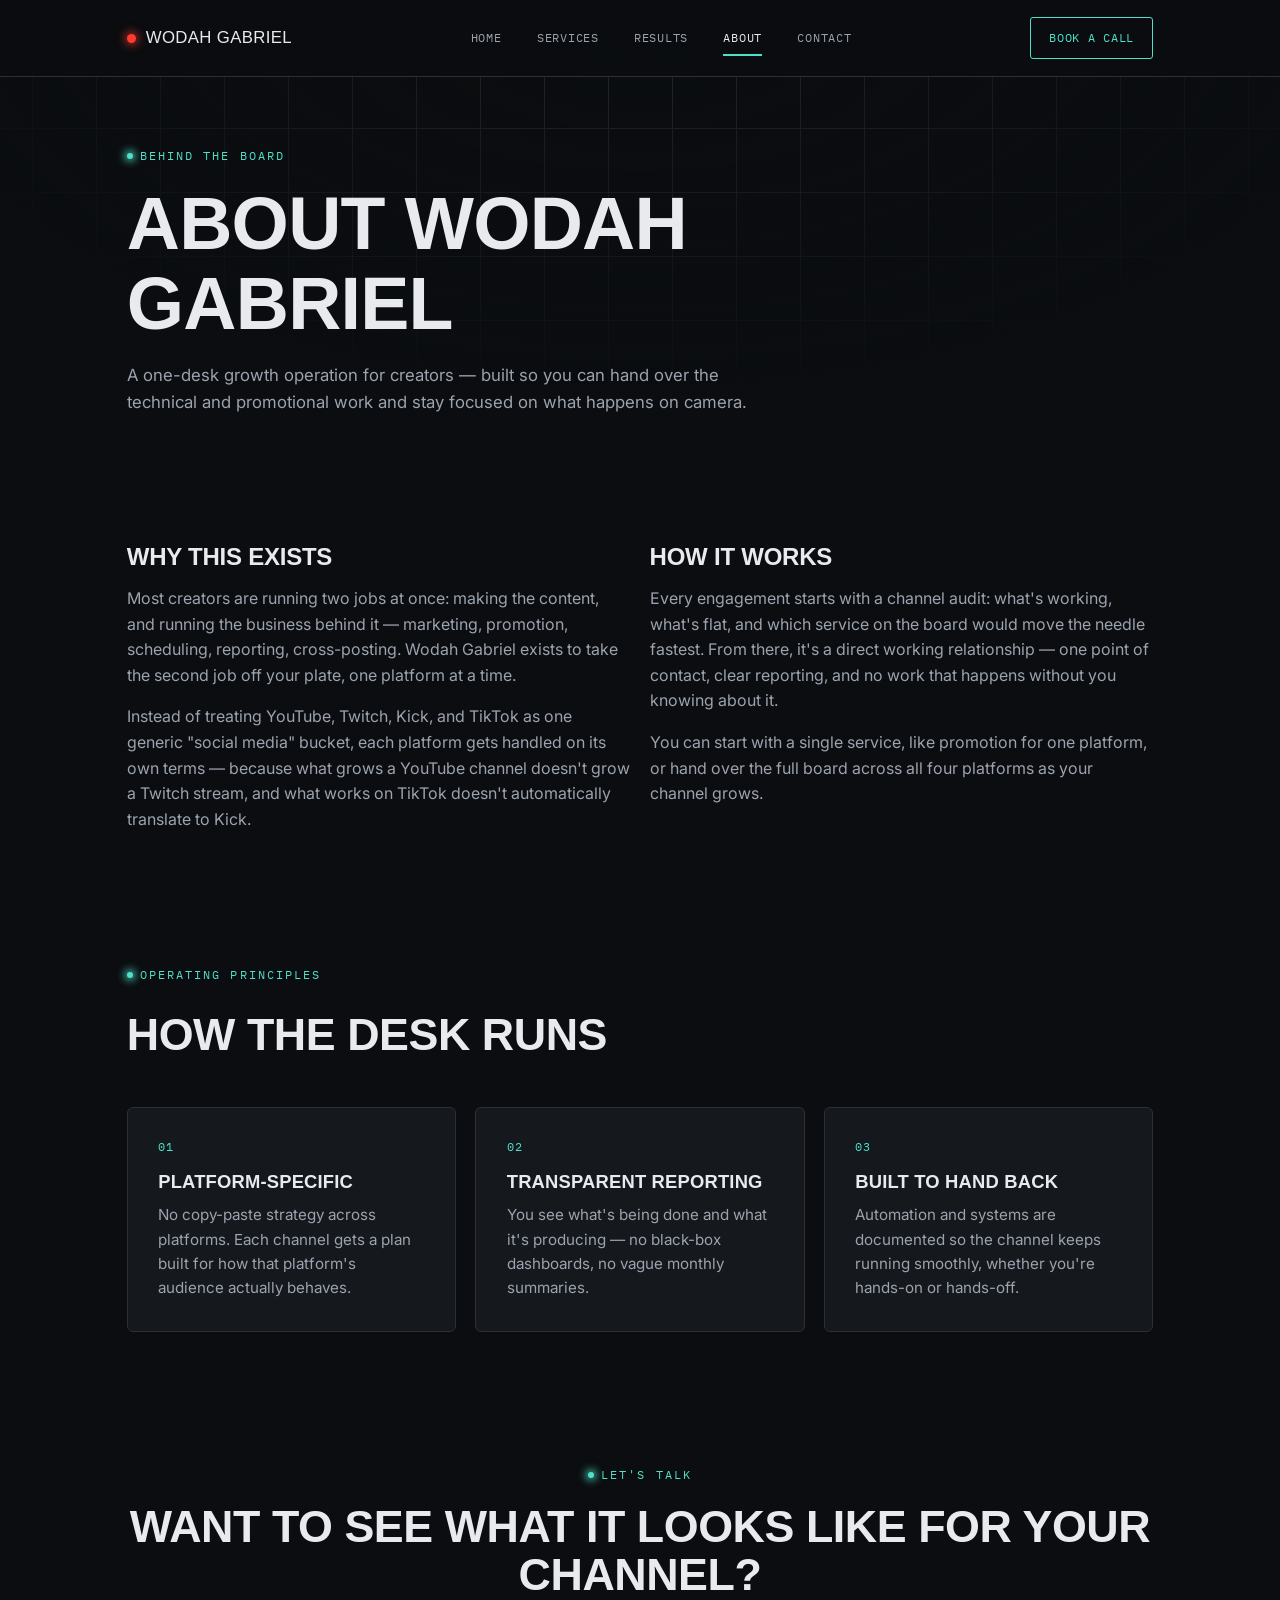
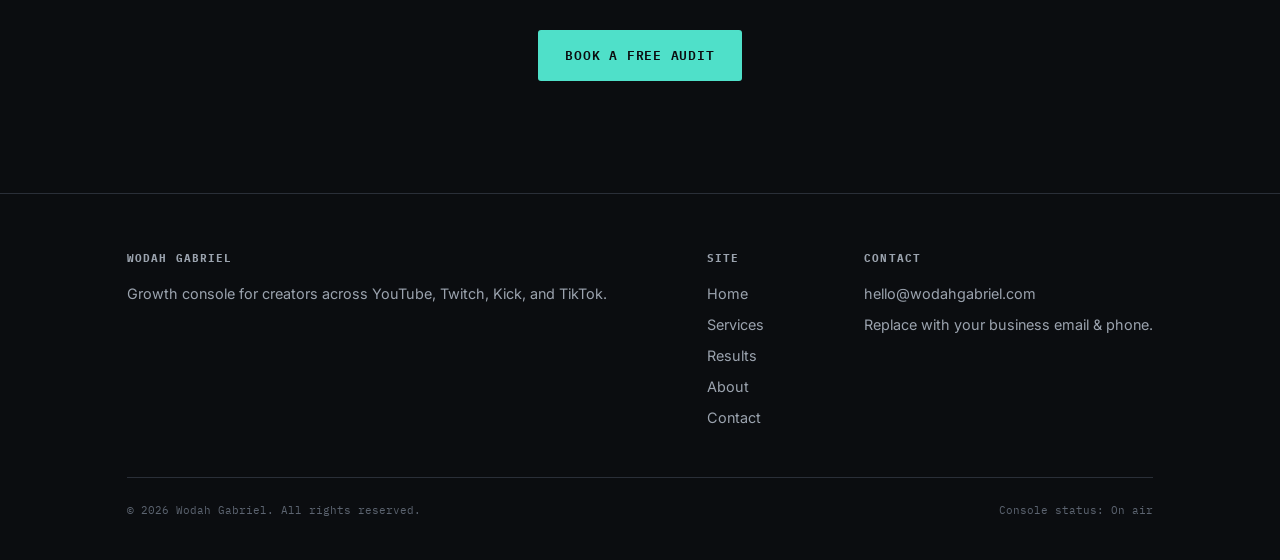
==== about.html @ 5345bb1d "Add files via upload" ====
<!DOCTYPE html>
<html lang="en">
<head>
<meta charset="UTF-8">
<meta name="viewport" content="width=device-width, initial-scale=1.0">
<title>About — Wodah Gabriel</title>
<meta name="description" content="Wodah Gabriel builds and runs the growth console for creators. Here's the story and the approach.">
<link rel="stylesheet" href="style.css">
</head>
<body>

<header class="site">
  <div class="nav">
    <a href="index.html" class="brand"><span class="dot"></span> Wodah Gabriel</a>
    <nav class="links">
      <a href="index.html">Home</a>
      <a href="services.html">Services</a>
      <a href="results.html">Results</a>
      <a href="about.html" class="active">About</a>
      <a href="contact.html">Contact</a>
    </nav>
    <a href="contact.html" class="nav-cta">Book a call</a>
  </div>
</header>

<section class="tight">
  <div class="wrap">
    <span class="eyebrow">Behind the board</span>
    <h1 style="margin-top:1.1rem; max-width:18ch;">About Wodah Gabriel</h1>
    <p class="lede" style="margin-top:1.2rem; font-size:1.05rem;">A one-desk growth operation for creators — built so you can hand over the technical and promotional work and stay focused on what happens on camera.</p>
  </div>
</section>

<section class="tight">
  <div class="wrap">
    <div class="panel-grid grid-2" style="align-items:start;">
      <div>
        <h2 style="font-size:1.5rem;">Why this exists</h2>
        <p style="color:var(--text-mid); margin-top:1rem;">Most creators are running two jobs at once: making the content, and running the business behind it — marketing, promotion, scheduling, reporting, cross-posting. Wodah Gabriel exists to take the second job off your plate, one platform at a time.</p>
        <p style="color:var(--text-mid); margin-top:1rem;">Instead of treating YouTube, Twitch, Kick, and TikTok as one generic "social media" bucket, each platform gets handled on its own terms — because what grows a YouTube channel doesn't grow a Twitch stream, and what works on TikTok doesn't automatically translate to Kick.</p>
      </div>
      <div>
        <h2 style="font-size:1.5rem;">How it works</h2>
        <p style="color:var(--text-mid); margin-top:1rem;">Every engagement starts with a channel audit: what's working, what's flat, and which service on the board would move the needle fastest. From there, it's a direct working relationship — one point of contact, clear reporting, and no work that happens without you knowing about it.</p>
        <p style="color:var(--text-mid); margin-top:1rem;">You can start with a single service, like promotion for one platform, or hand over the full board across all four platforms as your channel grows.</p>
      </div>
    </div>
  </div>
</section>

<section class="tight">
  <div class="wrap">
    <div class="section-head">
      <span class="eyebrow">Operating principles</span>
      <h2>How the desk runs</h2>
    </div>
    <div class="panel-grid grid-3">
      <div class="card">
        <span class="ch">01</span>
        <h3>Platform-specific</h3>
        <p>No copy-paste strategy across platforms. Each channel gets a plan built for how that platform's audience actually behaves.</p>
      </div>
      <div class="card">
        <span class="ch">02</span>
        <h3>Transparent reporting</h3>
        <p>You see what's being done and what it's producing — no black-box dashboards, no vague monthly summaries.</p>
      </div>
      <div class="card">
        <span class="ch">03</span>
        <h3>Built to hand back</h3>
        <p>Automation and systems are documented so the channel keeps running smoothly, whether you're hands-on or hands-off.</p>
      </div>
    </div>
  </div>
</section>

<section class="tight">
  <div class="wrap" style="text-align:center;">
    <span class="eyebrow" style="justify-content:center;">Let's talk</span>
    <h2 style="margin-top:1rem;">Want to see what it looks like for your channel?</h2>
    <div style="margin-top:2rem;">
      <a href="contact.html" class="btn btn-primary">Book a free audit</a>
    </div>
  </div>
</section>

<footer class="site">
  <div class="wrap">
    <div class="footer-grid">
      <div class="footer-col">
        <h4>Wodah Gabriel</h4>
        <p>Growth console for creators across YouTube, Twitch, Kick, and TikTok.</p>
      </div>
      <div class="footer-col">
        <h4>Site</h4>
        <a href="index.html">Home</a>
        <a href="services.html">Services</a>
        <a href="results.html">Results</a>
        <a href="about.html">About</a>
        <a href="contact.html">Contact</a>
      </div>
      <div class="footer-col">
        <h4>Contact</h4>
        <a href="mailto:hello@wodahgabriel.com">hello@wodahgabriel.com</a>
        <p>Replace with your business email &amp; phone.</p>
      </div>
    </div>
    <div class="footer-bottom">
      <span>© 2026 Wodah Gabriel. All rights reserved.</span>
      <span>Console status: On air</span>
    </div>
  </div>
</footer>

</body>
</html>
---- style.css ----
/* ============================================================
   WODAH GABRIEL — Broadcast Console Design System
   ============================================================ */

@import url('https://fonts.googleapis.com/css2?family=Archivo+Expanded:wght@600;700;800&family=Inter:wght@400;500;600;700&family=IBM+Plex+Mono:wght@400;500;600&display=swap');

:root {
  /* Color tokens */
  --void: #0B0D10;
  --panel: #15181D;
  --panel-raised: #1B1F26;
  --hairline: #2A2F38;
  --signal-red: #FF3B30;
  --console-cyan: #4FE0C9;
  --fader-amber: #F5A623;
  --text-hi: #E8EAED;
  --text-mid: #9BA3AE;
  --text-low: #5C6470;

  /* Type */
  --display: 'Archivo Expanded', sans-serif;
  --body: 'Inter', sans-serif;
  --mono: 'IBM Plex Mono', monospace;

  /* Layout */
  --max-w: 1180px;
  --edge: 6vw;
}

* { box-sizing: border-box; margin: 0; padding: 0; }

html { scroll-behavior: smooth; }

body {
  background: var(--void);
  color: var(--text-hi);
  font-family: var(--body);
  line-height: 1.6;
  -webkit-font-smoothing: antialiased;
  background-image:
    linear-gradient(var(--hairline) 1px, transparent 1px),
    linear-gradient(90deg, var(--hairline) 1px, transparent 1px);
  background-size: 64px 64px;
  background-position: center top;
  background-attachment: fixed;
  background-color: var(--void);
}

/* subtle grid fade so it doesn't overwhelm content */
body::before {
  content: "";
  position: fixed;
  inset: 0;
  background: radial-gradient(ellipse 80% 60% at 50% 0%, rgba(11,13,16,0.2), var(--void) 75%);
  pointer-events: none;
  z-index: 0;
}

a { color: inherit; text-decoration: none; }
img { max-width: 100%; display: block; }
ul { list-style: none; }

.wrap { max-width: var(--max-w); margin: 0 auto; padding: 0 var(--edge); position: relative; z-index: 1; }

h1, h2, h3 {
  font-family: var(--display);
  font-weight: 700;
  letter-spacing: -0.01em;
  line-height: 1.08;
  text-transform: uppercase;
}

h1 { font-size: clamp(2.4rem, 6vw, 4.6rem); }
h2 { font-size: clamp(1.8rem, 4vw, 2.8rem); }
h3 { font-size: 1.15rem; letter-spacing: 0.01em; }

.eyebrow {
  font-family: var(--mono);
  font-size: 0.72rem;
  letter-spacing: 0.18em;
  text-transform: uppercase;
  color: var(--console-cyan);
  display: inline-flex;
  align-items: center;
  gap: 0.6em;
}
.eyebrow::before {
  content: "";
  width: 6px; height: 6px;
  border-radius: 50%;
  background: var(--console-cyan);
  box-shadow: 0 0 8px 2px var(--console-cyan);
}

p.lede { color: var(--text-mid); font-size: 1.05rem; max-width: 60ch; }

/* ---------- Header / Nav ---------- */
header.site {
  position: sticky; top: 0; z-index: 50;
  background: rgba(11,13,16,0.85);
  backdrop-filter: blur(10px);
  border-bottom: 1px solid var(--hairline);
}
.nav {
  max-width: var(--max-w); margin: 0 auto; padding: 0 var(--edge);
  display: flex; align-items: center; justify-content: space-between;
  height: 76px;
}
.brand { display: flex; align-items: center; gap: 10px; font-family: var(--display); font-size: 1.05rem; letter-spacing: 0.02em; text-transform: uppercase; }
.brand .dot { width: 9px; height: 9px; border-radius: 50%; background: var(--signal-red); box-shadow: 0 0 10px 2px rgba(255,59,48,0.7); animation: pulse 2s ease-in-out infinite; }
@keyframes pulse { 0%,100%{opacity:1} 50%{opacity:0.35} }

nav.links { display: flex; gap: 2.2rem; font-family: var(--mono); font-size: 0.78rem; letter-spacing: 0.06em; text-transform: uppercase; }
nav.links a { color: var(--text-mid); position: relative; padding: 6px 0; transition: color .2s; }
nav.links a:hover, nav.links a.active { color: var(--text-hi); }
nav.links a.active::after {
  content: ""; position: absolute; left: 0; right: 0; bottom: -2px; height: 2px; background: var(--console-cyan);
}

.nav-cta {
  font-family: var(--mono); font-size: 0.75rem; letter-spacing: 0.06em; text-transform: uppercase;
  border: 1px solid var(--console-cyan); color: var(--console-cyan);
  padding: 10px 18px; border-radius: 3px; transition: all .2s;
}
.nav-cta:hover { background: var(--console-cyan); color: var(--void); }

.menu-toggle { display: none; }

/* ---------- Buttons ---------- */
.btn {
  display: inline-flex; align-items: center; gap: 10px;
  font-family: var(--mono); font-size: 0.8rem; letter-spacing: 0.06em; text-transform: uppercase;
  padding: 14px 26px; border-radius: 3px; border: 1px solid transparent; cursor: pointer;
  transition: transform .15s ease, box-shadow .15s ease;
}
.btn-primary { background: var(--console-cyan); color: var(--void); font-weight: 600; }
.btn-primary:hover { transform: translateY(-2px); box-shadow: 0 8px 24px rgba(79,224,201,0.25); }
.btn-ghost { border-color: var(--hairline); color: var(--text-hi); }
.btn-ghost:hover { border-color: var(--text-mid); }

/* ---------- Sections ---------- */
section { padding: 6.5rem 0; position: relative; z-index: 1; }
section.tight { padding: 4rem 0; }
.section-head { margin-bottom: 3rem; max-width: 62ch; }
.section-head .eyebrow { margin-bottom: 1rem; }
.section-head h2 { margin-top: 0.6rem; }

hr.hairline { border: none; border-top: 1px solid var(--hairline); }

/* ---------- Channel strip meters (signature element) ---------- */
.console {
  display: flex; gap: clamp(10px, 2vw, 22px);
  align-items: flex-end;
  height: 220px;
  padding: 20px clamp(16px,3vw,28px);
  background: var(--panel);
  border: 1px solid var(--hairline);
  border-radius: 6px;
}
.channel { flex: 1; display: flex; flex-direction: column; align-items: center; justify-content: flex-end; height: 100%; gap: 10px; }
.meter {
  width: 100%; max-width: 34px; height: 140px;
  background: var(--void);
  border: 1px solid var(--hairline);
  border-radius: 3px;
  display: flex; flex-direction: column-reverse; overflow: hidden;
}
.meter .level {
  width: 100%;
  background: linear-gradient(to top, var(--console-cyan), var(--fader-amber) 85%, var(--signal-red) 100%);
  animation: rise 2.6s ease-in-out infinite alternate;
  border-radius: 2px 2px 0 0;
}
.channel:nth-child(1) .level { animation-delay: 0s; --h: 78%; }
.channel:nth-child(2) .level { animation-delay: .3s; --h: 55%; }
.channel:nth-child(3) .level { animation-delay: .6s; --h: 88%; }
.channel:nth-child(4) .level { animation-delay: .9s; --h: 62%; }
@keyframes rise { from { height: 18%; } to { height: var(--h, 70%); } }
.channel .label { font-family: var(--mono); font-size: 0.68rem; letter-spacing: 0.05em; color: var(--text-mid); text-transform: uppercase; text-align: center; }
.channel .id { font-family: var(--mono); font-size: 0.62rem; color: var(--text-low); }

@media (prefers-reduced-motion: reduce) {
  .meter .level, .brand .dot { animation: none; }
  .meter .level { height: var(--h, 70%); }
}

/* ---------- Cards / panels ---------- */
.panel-grid { display: grid; gap: 1.2rem; }
.grid-2 { grid-template-columns: repeat(2, 1fr); }
.grid-3 { grid-template-columns: repeat(3, 1fr); }

.card {
  background: var(--panel);
  border: 1px solid var(--hairline);
  border-radius: 6px;
  padding: 1.9rem;
  transition: border-color .2s, transform .2s;
}
.card:hover { border-color: var(--console-cyan); transform: translateY(-3px); }
.card .ch {
  font-family: var(--mono); font-size: 0.72rem; color: var(--console-cyan); letter-spacing: 0.08em; margin-bottom: 1rem; display: block;
}
.card h3 { margin-bottom: 0.7rem; }
.card p { color: var(--text-mid); font-size: 0.95rem; }
.card .tags { margin-top: 1rem; display: flex; gap: 0.5rem; flex-wrap: wrap; }
.tag {
  font-family: var(--mono); font-size: 0.65rem; letter-spacing: 0.04em; text-transform: uppercase;
  color: var(--text-low); border: 1px solid var(--hairline); padding: 3px 9px; border-radius: 20px;
}

/* ---------- Stat readout row ---------- */
.readout { display: flex; flex-wrap: wrap; gap: 0; border: 1px solid var(--hairline); border-radius: 6px; overflow: hidden; }
.readout .stat { flex: 1; min-width: 150px; padding: 1.6rem 1.4rem; border-right: 1px solid var(--hairline); background: var(--panel); }
.readout .stat:last-child { border-right: none; }
.readout .num { font-family: var(--display); font-size: 2.1rem; color: var(--console-cyan); }
.readout .cap { font-family: var(--mono); font-size: 0.68rem; color: var(--text-mid); letter-spacing: 0.05em; text-transform: uppercase; margin-top: 4px; }

/* ---------- Footer ---------- */
footer.site {
  border-top: 1px solid var(--hairline);
  padding: 3.5rem 0 2.5rem;
  margin-top: 3rem;
}
.footer-grid { display: flex; justify-content: space-between; flex-wrap: wrap; gap: 2rem; }
.footer-col h4 { font-family: var(--mono); font-size: 0.7rem; letter-spacing: 0.1em; text-transform: uppercase; color: var(--text-mid); margin-bottom: 0.9rem; }
.footer-col a, .footer-col p { color: var(--text-mid); font-size: 0.9rem; display: block; margin-bottom: 0.5rem; }
.footer-col a:hover { color: var(--console-cyan); }
.footer-bottom { margin-top: 2.5rem; padding-top: 1.5rem; border-top: 1px solid var(--hairline); font-family: var(--mono); font-size: 0.7rem; color: var(--text-low); display: flex; justify-content: space-between; flex-wrap: wrap; gap: 1rem; }

/* ---------- Forms ---------- */
.field { margin-bottom: 1.3rem; }
.field label { display: block; font-family: var(--mono); font-size: 0.72rem; letter-spacing: 0.06em; text-transform: uppercase; color: var(--text-mid); margin-bottom: 0.55rem; }
.field input, .field select, .field textarea {
  width: 100%; background: var(--panel); border: 1px solid var(--hairline); border-radius: 4px;
  padding: 0.85rem 1rem; color: var(--text-hi); font-family: var(--body); font-size: 0.95rem;
}
.field input:focus, .field select:focus, .field textarea:focus {
  outline: none; border-color: var(--console-cyan);
}
.field textarea { min-height: 130px; resize: vertical; }

/* Visible keyboard focus everywhere */
a:focus-visible, button:focus-visible, input:focus-visible, textarea:focus-visible, select:focus-visible {
  outline: 2px solid var(--console-cyan); outline-offset: 2px;
}

/* ---------- Responsive ---------- */
@media (max-width: 860px) {
  .grid-2, .grid-3 { grid-template-columns: 1fr; }
  nav.links { display: none; }
  .menu-toggle { display: block; }
  .console { height: auto; flex-wrap: wrap; }
  .channel { min-width: 70px; height: 180px; }
  .readout .stat { min-width: 45%; }
}
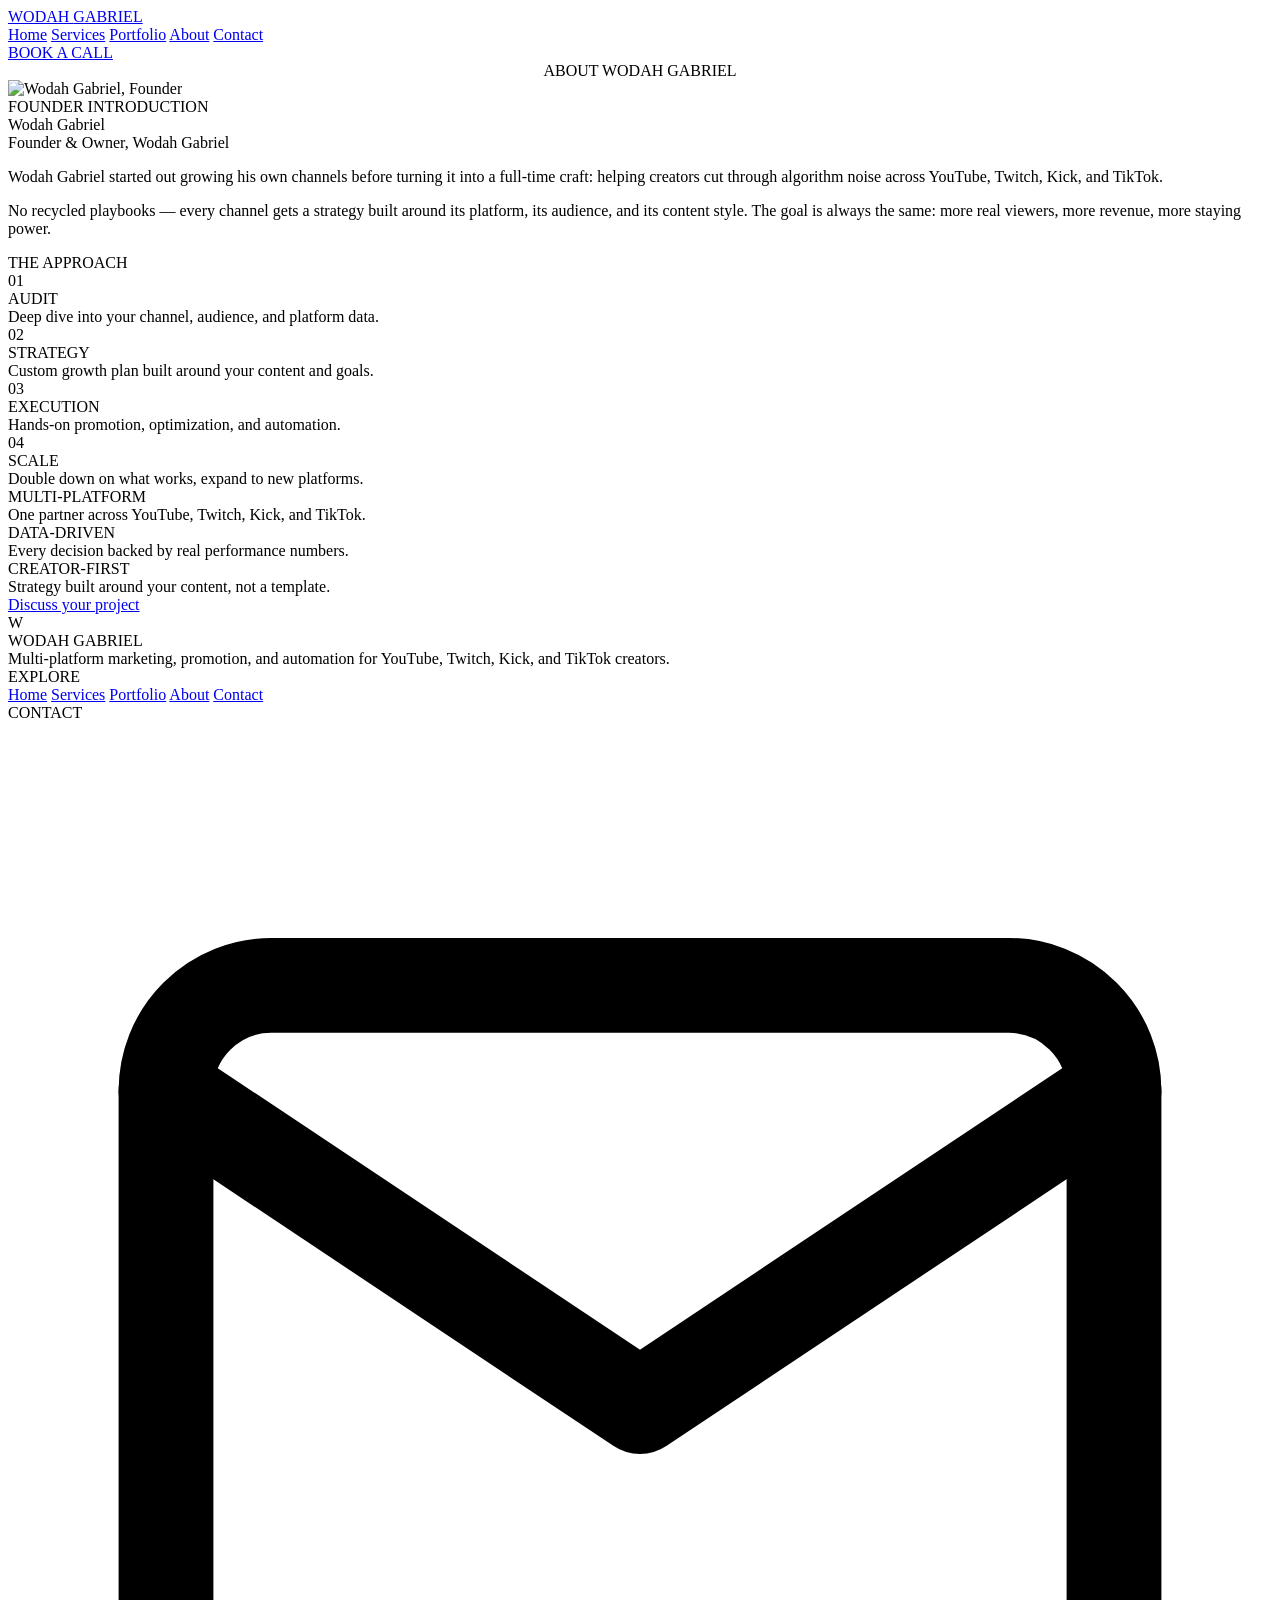
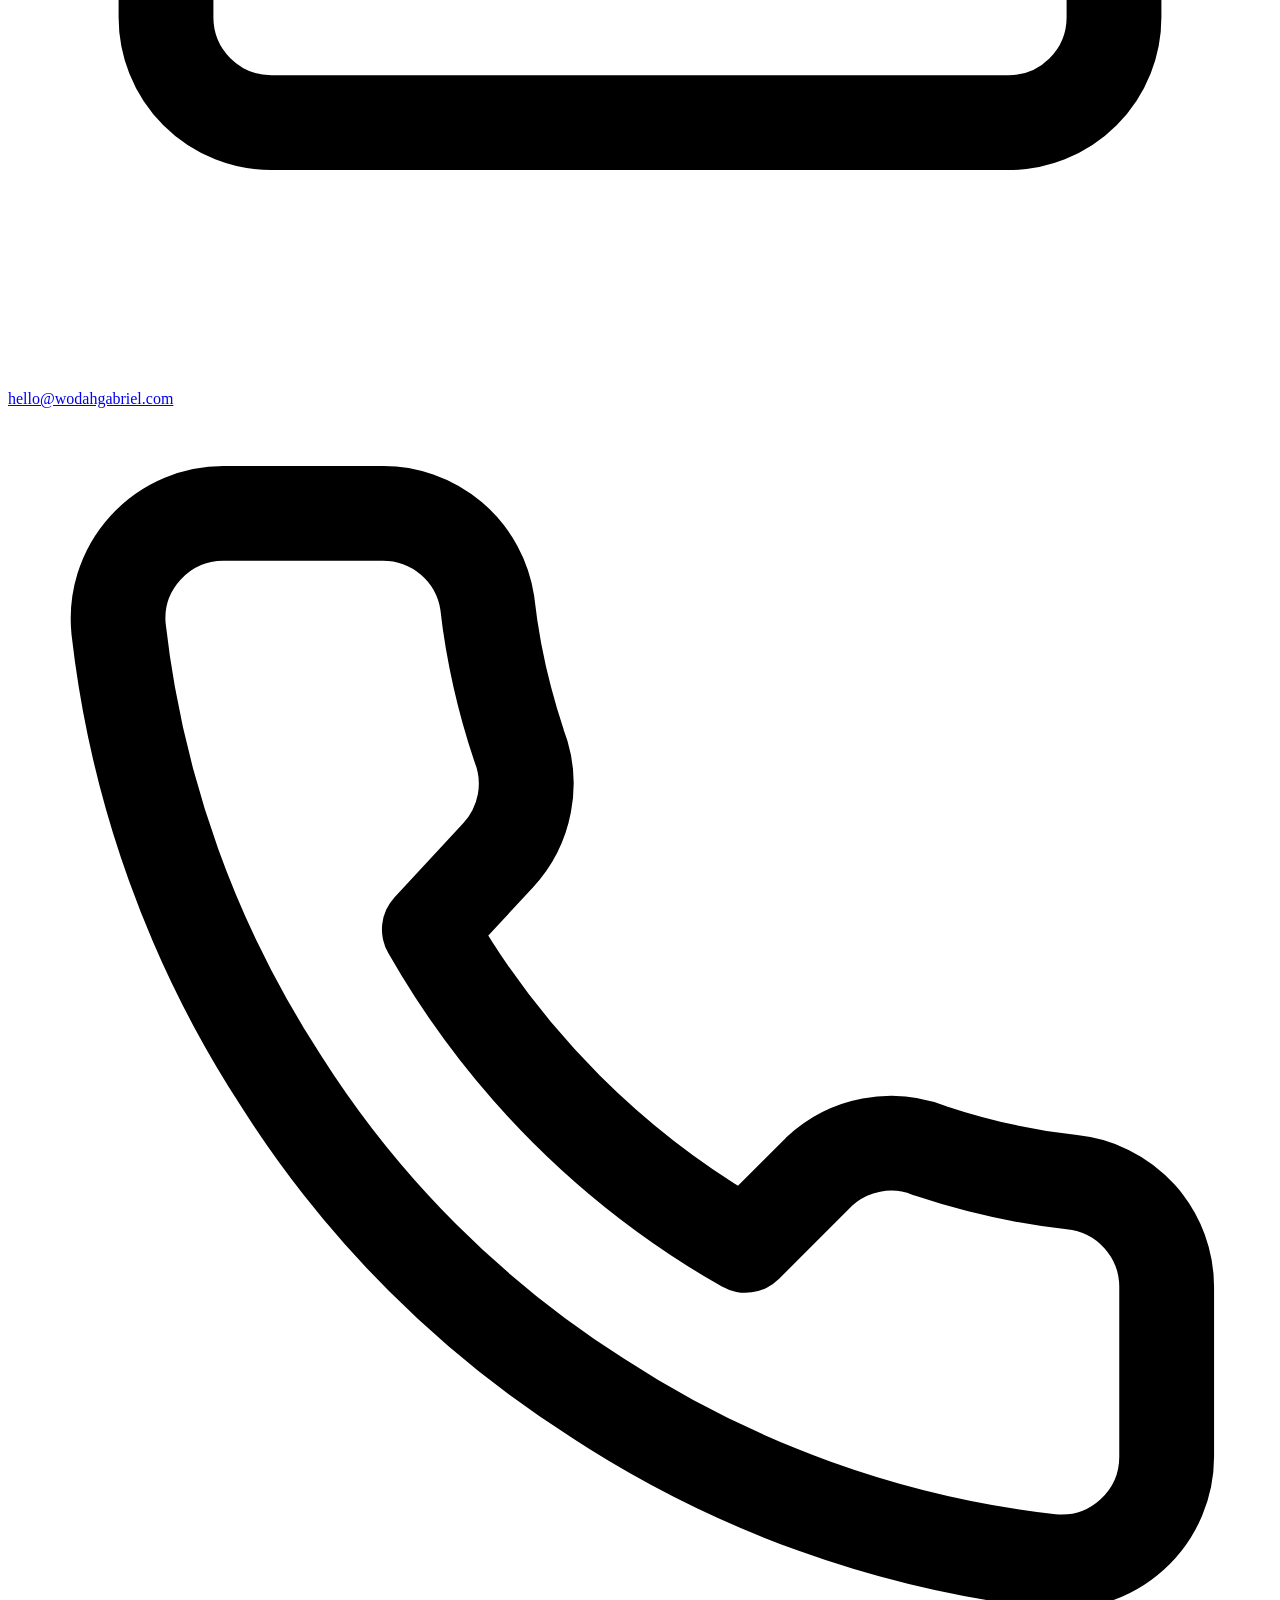
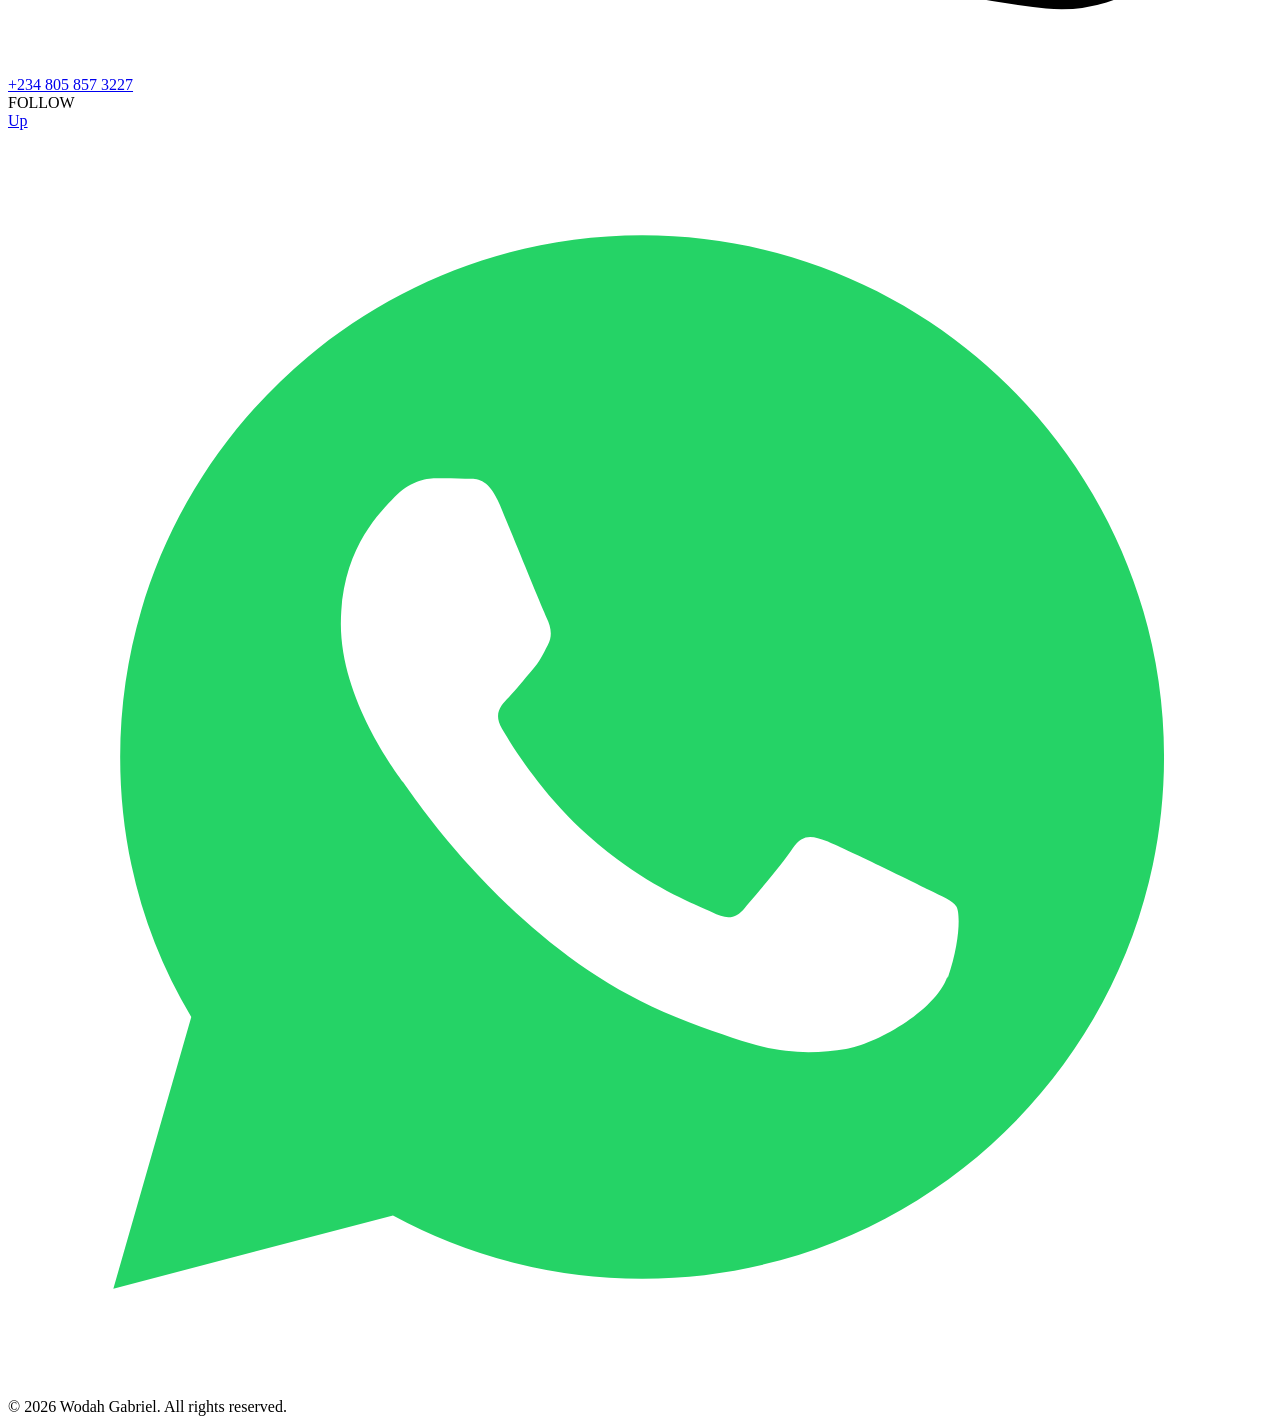
==== commit b41b4e0f: "Add files via upload" ====
--- a/about.html
+++ b/about.html
@@ -1,115 +1,124 @@
 <!DOCTYPE html>
 <html lang="en">
 <head>
-<meta charset="UTF-8">
-<meta name="viewport" content="width=device-width, initial-scale=1.0">
+<meta charset="utf-8">
 <title>About — Wodah Gabriel</title>
-<meta name="description" content="Wodah Gabriel builds and runs the growth console for creators. Here's the story and the approach.">
-<link rel="stylesheet" href="style.css">
+<meta name="description" content="Wodah Gabriel helps creators cut through algorithm noise across YouTube, Twitch, Kick, and TikTok.">
+<meta name="viewport" content="width=device-width, initial-scale=1">
+<link rel="preconnect" href="https://fonts.googleapis.com">
+<link href="https://fonts.googleapis.com/css2?family=Bebas+Neue&family=Inter:wght@400;500;600;700;800&display=swap" rel="stylesheet">
+<link rel="stylesheet" href="css/style.css">
 </head>
 <body>
 
-<header class="site">
-  <div class="nav">
-    <a href="index.html" class="brand"><span class="dot"></span> Wodah Gabriel</a>
-    <nav class="links">
-      <a href="index.html">Home</a>
-      <a href="services.html">Services</a>
-      <a href="results.html">Results</a>
-      <a href="about.html" class="active">About</a>
-      <a href="contact.html">Contact</a>
-    </nav>
-    <a href="contact.html" class="nav-cta">Book a call</a>
+<nav class="nav">
+  <a class="nav-logo" href="index.html">WODAH <span class="accent">GABRIEL</span></a>
+  <div class="nav-links">
+    <a class="nav-link" href="index.html">Home</a>
+    <a class="nav-link" href="services.html">Services</a>
+    <a class="nav-link" href="portfolio.html">Portfolio</a>
+    <a class="nav-link active" href="about.html">About</a>
+    <a class="nav-link" href="contact.html">Contact</a>
   </div>
-</header>
+  <a class="btn btn-primary" href="contact.html">BOOK A CALL</a>
+</nav>
 
-<section class="tight">
-  <div class="wrap">
-    <span class="eyebrow">Behind the board</span>
-    <h1 style="margin-top:1.1rem; max-width:18ch;">About Wodah Gabriel</h1>
-    <p class="lede" style="margin-top:1.2rem; font-size:1.05rem;">A one-desk growth operation for creators — built so you can hand over the technical and promotional work and stay focused on what happens on camera.</p>
-  </div>
-</section>
+<main>
+  <div class="about-intro container-narrow">
+    <div class="page-title" style="text-align:center;">ABOUT <span class="accent">WODAH GABRIEL</span></div>
 
-<section class="tight">
-  <div class="wrap">
-    <div class="panel-grid grid-2" style="align-items:start;">
+    <div class="about-grid">
+      <div class="about-photo"><img src="assets/founder-photo.jpg" alt="Wodah Gabriel, Founder"></div>
       <div>
-        <h2 style="font-size:1.5rem;">Why this exists</h2>
-        <p style="color:var(--text-mid); margin-top:1rem;">Most creators are running two jobs at once: making the content, and running the business behind it — marketing, promotion, scheduling, reporting, cross-posting. Wodah Gabriel exists to take the second job off your plate, one platform at a time.</p>
-        <p style="color:var(--text-mid); margin-top:1rem;">Instead of treating YouTube, Twitch, Kick, and TikTok as one generic "social media" bucket, each platform gets handled on its own terms — because what grows a YouTube channel doesn't grow a Twitch stream, and what works on TikTok doesn't automatically translate to Kick.</p>
+        <div class="founder-eyebrow">FOUNDER INTRODUCTION</div>
+        <div class="founder-name"><span class="hl">Wodah</span> <span class="hl">Gabriel</span></div>
+        <div class="founder-role">Founder &amp; Owner, Wodah Gabriel</div>
+        <div class="about-copy founder-bio">
+          <p>Wodah Gabriel started out growing his own channels before turning it into a full-time craft: helping creators cut through algorithm noise across YouTube, Twitch, Kick, and TikTok.</p>
+          <p>No recycled playbooks — every channel gets a strategy built around its platform, its audience, and its content style. The goal is always the same: more real viewers, more revenue, more staying power.</p>
+        </div>
       </div>
-      <div>
-        <h2 style="font-size:1.5rem;">How it works</h2>
-        <p style="color:var(--text-mid); margin-top:1rem;">Every engagement starts with a channel audit: what's working, what's flat, and which service on the board would move the needle fastest. From there, it's a direct working relationship — one point of contact, clear reporting, and no work that happens without you knowing about it.</p>
-        <p style="color:var(--text-mid); margin-top:1rem;">You can start with a single service, like promotion for one platform, or hand over the full board across all four platforms as your channel grows.</p>
+    </div>
+
+    <div class="approach-section">
+      <div class="approach-title">THE APPROACH</div>
+      <div class="approach-grid">
+        <div class="approach-card">
+          <div class="approach-num">01</div>
+          <div class="approach-card-title">AUDIT</div>
+          <div class="approach-desc">Deep dive into your channel, audience, and platform data.</div>
+        </div>
+        <div class="approach-card">
+          <div class="approach-num">02</div>
+          <div class="approach-card-title">STRATEGY</div>
+          <div class="approach-desc">Custom growth plan built around your content and goals.</div>
+        </div>
+        <div class="approach-card">
+          <div class="approach-num">03</div>
+          <div class="approach-card-title">EXECUTION</div>
+          <div class="approach-desc">Hands-on promotion, optimization, and automation.</div>
+        </div>
+        <div class="approach-card">
+          <div class="approach-num">04</div>
+          <div class="approach-card-title">SCALE</div>
+          <div class="approach-desc">Double down on what works, expand to new platforms.</div>
+        </div>
+      </div>
+    </div>
+
+    <div class="why-us-grid">
+      <div class="why-us-item">
+        <div class="why-us-title">MULTI-PLATFORM</div>
+        <div class="why-us-desc">One partner across YouTube, Twitch, Kick, and TikTok.</div>
+      </div>
+      <div class="why-us-item">
+        <div class="why-us-title">DATA-DRIVEN</div>
+        <div class="why-us-desc">Every decision backed by real performance numbers.</div>
+      </div>
+      <div class="why-us-item">
+        <div class="why-us-title">CREATOR-FIRST</div>
+        <div class="why-us-desc">Strategy built around your content, not a template.</div>
       </div>
     </div>
   </div>
-</section>
+</main>
 
-<section class="tight">
-  <div class="wrap">
-    <div class="section-head">
-      <span class="eyebrow">Operating principles</span>
-      <h2>How the desk runs</h2>
+<footer class="footer">
+  <div class="footer-cta-wrap">
+    <a class="footer-cta-btn" href="contact.html">Discuss your project</a>
+  </div>
+  <div class="footer-main">
+    <div>
+      <div class="footer-brand-row">
+        <div class="footer-mark">W</div>
+        <div class="footer-brand-name">WODAH <span class="accent">GABRIEL</span></div>
+      </div>
+      <div class="footer-desc">Multi-platform marketing, promotion, and automation for YouTube, Twitch, Kick, and TikTok creators.</div>
     </div>
-    <div class="panel-grid grid-3">
-      <div class="card">
-        <span class="ch">01</span>
-        <h3>Platform-specific</h3>
-        <p>No copy-paste strategy across platforms. Each channel gets a plan built for how that platform's audience actually behaves.</p>
+    <div>
+      <div class="footer-col-title">EXPLORE</div>
+      <div class="footer-links">
+        <a href="index.html">Home</a>
+        <a href="services.html">Services</a>
+        <a href="portfolio.html">Portfolio</a>
+        <a href="about.html">About</a>
+        <a href="contact.html">Contact</a>
       </div>
-      <div class="card">
-        <span class="ch">02</span>
-        <h3>Transparent reporting</h3>
-        <p>You see what's being done and what it's producing — no black-box dashboards, no vague monthly summaries.</p>
-      </div>
-      <div class="card">
-        <span class="ch">03</span>
-        <h3>Built to hand back</h3>
-        <p>Automation and systems are documented so the channel keeps running smoothly, whether you're hands-on or hands-off.</p>
+    </div>
+    <div>
+      <div class="footer-col-title">CONTACT</div>
+      <div class="footer-contact-item"><svg viewBox="0 0 24 24" fill="none" stroke="currentColor" stroke-width="1.8" stroke-linecap="round" stroke-linejoin="round"><rect x="3" y="5" width="18" height="14" rx="2"/><path d="m3 7 9 6 9-6"/></svg><a href="mailto:hello@wodahgabriel.com">hello@wodahgabriel.com</a></div>
+      <div class="footer-contact-item"><svg viewBox="0 0 24 24" fill="none" stroke="currentColor" stroke-width="1.8" stroke-linecap="round" stroke-linejoin="round"><path d="M22 16.9v3a2 2 0 0 1-2.2 2 19.8 19.8 0 0 1-8.6-3.1 19.5 19.5 0 0 1-6-6A19.8 19.8 0 0 1 2.1 4.2 2 2 0 0 1 4.1 2h3a2 2 0 0 1 2 1.7c.1.9.3 1.8.6 2.7a2 2 0 0 1-.4 2.1L8 9.9a16 16 0 0 0 6 6l1.4-1.4a2 2 0 0 1 2.1-.4c.9.3 1.8.5 2.7.6a2 2 0 0 1 1.8 2z"/></svg><a href="tel:+2348058573227">+234 805 857 3227</a></div>
+    </div>
+    <div>
+      <div class="footer-col-title">FOLLOW</div>
+      <div class="footer-social-row">
+        <a class="footer-social-icon" href="https://www.upwork.com/freelancers/~018749afb4ba446076" target="_blank" rel="noopener" title="Upwork">Up</a>
+        <a class="footer-social-icon" href="https://wa.me/2348058573227" target="_blank" rel="noopener" title="WhatsApp" style="color:#25D366;"><svg viewBox="0 0 24 24" fill="currentColor"><path d="M12.04 2C6.58 2 2.13 6.45 2.13 11.91c0 1.77.46 3.44 1.35 4.93L2 22l5.31-1.39a9.9 9.9 0 0 0 4.73 1.2h.01c5.46 0 9.9-4.45 9.9-9.9C21.96 6.45 17.5 2 12.04 2zm5.8 14.07c-.24.68-1.4 1.3-1.93 1.38-.5.08-1.13.11-1.82-.11-.42-.13-.96-.31-1.65-.6-2.9-1.25-4.79-4.17-4.94-4.36-.14-.19-1.18-1.57-1.18-3 0-1.42.75-2.12 1.02-2.41.27-.29.58-.36.78-.36.2 0 .39 0 .56.01.18.01.42-.07.66.5.24.58.82 2 .89 2.15.07.15.12.32.02.51-.1.19-.15.31-.3.48-.15.17-.31.38-.44.51-.15.15-.3.31-.13.6.17.29.76 1.25 1.63 2.02 1.12 1 2.06 1.31 2.35 1.46.29.15.46.13.63-.08.17-.2.72-.84.91-1.13.19-.29.38-.24.64-.14.26.1 1.65.78 1.93.92.28.14.47.21.54.33.07.12.07.68-.17 1.36z"/></svg></a>
       </div>
     </div>
   </div>
-</section>
-
-<section class="tight">
-  <div class="wrap" style="text-align:center;">
-    <span class="eyebrow" style="justify-content:center;">Let's talk</span>
-    <h2 style="margin-top:1rem;">Want to see what it looks like for your channel?</h2>
-    <div style="margin-top:2rem;">
-      <a href="contact.html" class="btn btn-primary">Book a free audit</a>
-    </div>
-  </div>
-</section>
-
-<footer class="site">
-  <div class="wrap">
-    <div class="footer-grid">
-      <div class="footer-col">
-        <h4>Wodah Gabriel</h4>
-        <p>Growth console for creators across YouTube, Twitch, Kick, and TikTok.</p>
-      </div>
-      <div class="footer-col">
-        <h4>Site</h4>
-        <a href="index.html">Home</a>
-        <a href="services.html">Services</a>
-        <a href="results.html">Results</a>
-        <a href="about.html">About</a>
-        <a href="contact.html">Contact</a>
-      </div>
-      <div class="footer-col">
-        <h4>Contact</h4>
-        <a href="mailto:hello@wodahgabriel.com">hello@wodahgabriel.com</a>
-        <p>Replace with your business email &amp; phone.</p>
-      </div>
-    </div>
-    <div class="footer-bottom">
-      <span>© 2026 Wodah Gabriel. All rights reserved.</span>
-      <span>Console status: On air</span>
-    </div>
-  </div>
+  <div class="footer-bottom">&copy; 2026 Wodah Gabriel. All rights reserved.</div>
 </footer>
 
 </body>
